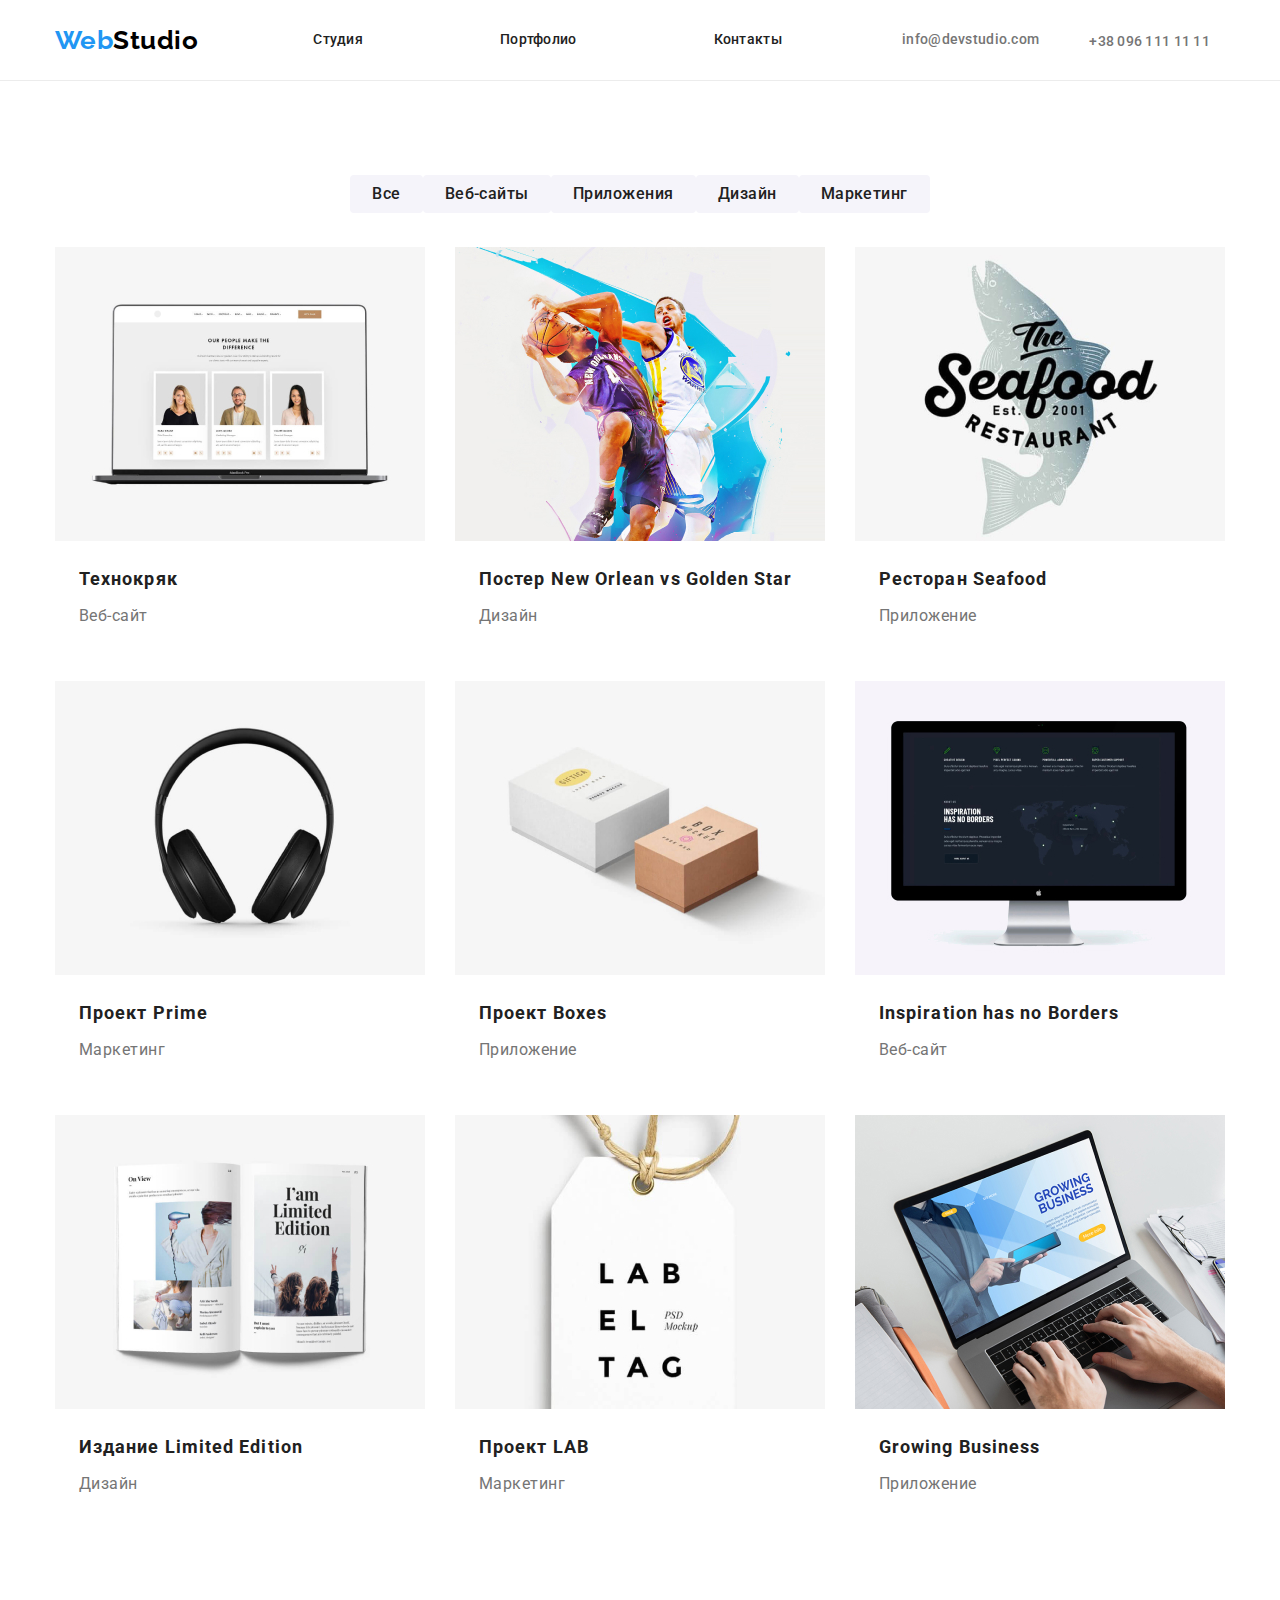
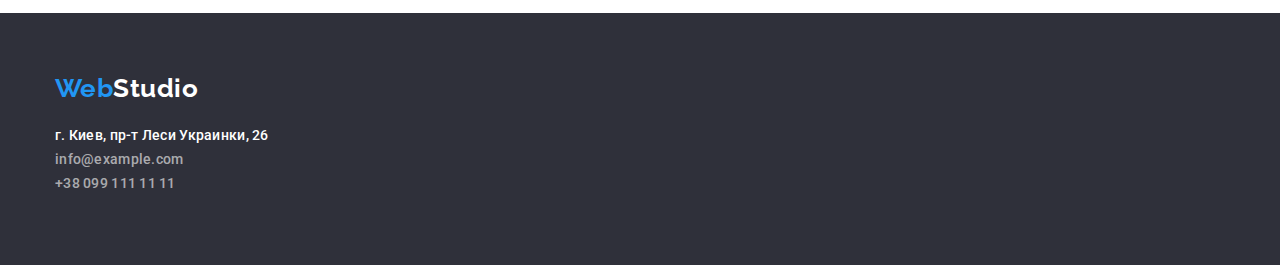
==== portfolio.html @ 0a7b00ea "Создание репозитория ДЗ_4" ====
<!DOCTYPE html>
<html lang="en">
<head>
    <meta charset="UTF-8">
    <meta name="viewport" content="width=device-width, initial-scale=1.0">
    <title>Portfolio</title>
    <link  rel = " stylesheet " href = " https://cdnjs.cloudflare.com/ajax/libs/modern-normalize/1.0.0/modern-normalize.css">
    <link href="https://fonts.googleapis.com/css2?family=Raleway:wght@700&family=Roboto:wght@400;500;700&display=swap" rel="stylesheet">
    <link rel="stylesheet" href="./css/styles.css">
</head>
<body>
     <!-- HEADER -->
     <header class="header">
        <div class="container container-header" >
            <nav class="naigation">
                <a class="logo" href="./index.html"><span class="accent">Web</span>Studio</a>
                <ul class="site-nav">
                  <li class="header-site-nav"><a href="./index.html">Студия</a></li>
                  <li class="header-site-nav"><a href="./portfolio.html">Портфолио</a></li>
                  <li class="header-site-nav"><a href="">Контакты</a></li>
                </ul>
            </nav>  
            <div class="container container-address">  <a class="email" href="mailto:info@devstudio.com">info@devstudio.com</a>
                <address><a class="address" href="тел:+380961111111">+38 096 111 11 11</a></address>
            </div>      
               
        </div>
    </header>
    <!-- OUR WORKS -->
    <div class="ourworks-button">
        <div class="container container-ourworks-button">
            <ul class="list">
                <li><button type="button" class="portfolio-btn">Все</button></li>
                <li><button type="button" class="portfolio-btn">Веб-сайты</button></li>
                <li><button type="button" class="portfolio-btn">Приложения</button></li>
                <li><button type="button" class="portfolio-btn">Дизайн</button></li>
                <li><button type="button" class="portfolio-btn">Маркетинг</button></li>
            </ul>
        </div>
        
    </div>
    <div class="container container-ourworks">
        <ul class="list">
            <li class="our-works-box">
                <a href=""><img src="./img.portfplio/img(1).jpg" alt="Технокряк" width="370" height="294"/>
                <div class="our-works-box-item">
                    <h2 class="our-works">Технокряк</h2>
                    <p class="our-work-item">Веб-сайт</p></a>
                </div>
            
            </li>
            <li class="our-works-box">
                <a href=""><img src="./img.portfplio/img(7).jpg" alt="Постер New Orlean vs Golden Star" width="370" height="294"/>
                <div class="our-works-box-item">
                    <h2 class="our-works">Постер New Orlean vs Golden Star</h2>
                    <p class="our-work-item">Дизайн</p></a>
                </div>
            </li>
            <li class="our-works-box">
                <a href=""><img src="./img.portfplio/img(8).jpg" alt="Ресторан Seafood">
                <div class="our-works-box-item">
                    <h2 class="our-works">Ресторан Seafood</h2>
                    <p class="our-work-item">Приложение</p></a>
                </div> 
            </li>
            <li class="our-works-box">
                <a href=""><img src="./img.portfplio/img(9).jpg" alt="Проект Prime" width="370" height="294"/>
                <div class="our-works-box-item"> 
                    <h2 class="our-works">Проект Prime</h2>
                    <p class="our-work-item">Маркетинг</p></a>
                </div>
            </li>
            <li class="our-works-box">
                <a href=""><img src="./img.portfplio/img(10).jpg" alt="Проект Boxes" width="370" height="294"/>
                <div class="our-works-box-item">
                    <h2 class="our-works">Проект Boxes</h2>
                    <p class="our-work-item">Приложение</p></a>
                </div>
            </li>
            <li class="our-works-box">
                <a href=""><img src="./img.portfplio/img(11).jpg" alt="Inspiration has no Borders" width="370" height="294"/>
                <div class="our-works-box-item">
                    <h2 class="our-works">Inspiration has no Borders</h2>
                    <p class="our-work-item">Веб-сайт</p></a>
                </div>
            </li>
            <li class="our-works-box">
                <a href=""><img src="./img.portfplio/img(12).jpg" alt="Издание Limited Edition" width="370" height="294"/>
                <div class="our-works-box-item">
                    <h2 class="our-works">Издание Limited Edition</h2>
                     <p class="our-work-item">Дизайн</p></a>
                    </div>
            </li>
            <li class="our-works-box">
                <a href=""><img src="./img.portfplio/img(13).jpg" alt="Проект LAB" width="370" height="294"/>
                <div class="our-works-box-item">
                    <h2 class="our-works">Проект LAB</h2>
                    <p class="our-work-item">Маркетинг</p></a>
                </div>
            </li>
            <li class="our-works-box">
                <a href=""><img src="./img.portfplio/img(14).jpg" alt="Growing Business" width="370" height="294"/>
                <div class="our-works-box-item">
                    <h2 class="our-works">Growing Business</h2>
                    <p class="our-work-item">Приложение</p></a>
                </div>
            </li>
        </ul>
    </div>
    
    <!-- FOOTER -->
    <footer class="footer">
        <div class="container container-footer">
             <a class="logo" href="./index.html"><span class="accent">Web</span>Studio</a>
            <address>
                <ul class="footer-site">
                    <li class="site-navigation">
                        <a  class="address" href="https://goo.gl/maps/" target="_blank">г. Киев, пр-т Леси Украинки, 26</a>
                    </li>
                    <li class="site-navigation">
                     <a class="email" href="mailto:info@example.com">info@example.com</a>
                    </li>
                    <li class="site-navigation">
                     <a class="telefon" href="tel:+380991111111">+38 099 111 11 11</a>
                    </li>
                </ul>
            </address>
        </div>
        
    </footer>
    
    
</body>
</html>
---- css/styles.css ----
:root {
    --main-font: Roboto, sans-serif;
    --secondary-font:Raleway, sans-serif;
  --accent-color: #2196f3;
  --black-logo: #000000;
  --title-text-color: #212121;
  --primary-text-color: #757575;
  --primary-white-color:  #FFFFFF;
  }
  html {
    box-sizing: border-box;
  }
  *,
  *::before,
  *::after {
    box-sizing: inherit;
  }
*{
    margin: 0;
    padding: 0;
}
a {
    text-decoration: none;
}

body {
    font-family: var(--main-font);
    letter-spacing: 0.03em;
    color: var(--primary-text-color);
    background-color: var(--primary-white-color);
    }
    .header {
      border-bottom: 1px solid #ececec;
    }
    .container {
      margin-left: auto;
      margin-right: auto;
      width: 1200px;
      padding-left: 15px;
      padding-right: 15px;
    }
    .container-header {
      width: 1600px;
      height: 80px;
    
      }
.logo {
        font-family: var(--secondary-font);
        font-weight: bold;
        font-size: 26px;
        line-height: 1.19;
        color:var(--black-logo);
        text-decoration: none;
     }
.accent {
        color:var(--accent-color);
      }

  .site-nav:not(:last-child) {
    margin-right: 50px;    
  }
  .header-site-link {
    display: flex;
  }
  .site-nav {
    display: flex;  
  }
.site-navigation a {
  font-weight: 500;
  font-size: 14px;
  line-height: 1.14;
  letter-spacing: 0.02em;
  color:var(--title-text-color);
  list-style: none;
  display: flex;
  font-style: normal;
}
.footer-site .site-navigation .address,
.footer-site .site-navigation .email,
.footer-site .site-navigation .telefon {
  line-height: 1.71;
}

.site-navigation a:hover,
.site-navigation a:focus  {
  color:var(--accent-color);
}

.site-nav a {
        font-weight: 500;
        font-size: 14px;
        line-height: 1.14;
        letter-spacing: 0.02em;
        color:var(--title-text-color);
        list-style: none;
        margin-left: 93px;
        display: flex;
        
      }
.header-site-nav {
    padding-top: 6px;
    padding-bottom: 6px;
    padding-right: 22px;
    padding-left: 22px;
}
.site-nav a:hover,
.site-nav a:focus
{
    color:var(--accent-color);
}
    .list { list-style: none;}
    .link {text-decoration: none;}
    li {
        list-style-type: none; 
      }
      a {
        text-decoration: none; 
      }
      .list {
        display: flex;
        flex-wrap: wrap;
        justify-content: space-between;
        }
.email  {
    font-weight: 500;
    font-size: 14px;
    line-height: 1.14;
    letter-spacing: 0.02em;
    color:var(--primary-text-color);
    margin-right: 50px;
    margin-left: auto;
}
.email:hover,
.email:focus,
.address:hover,
.address:focus
{color:var(--accent-color);
}
.address {
    font-weight: 500;
    font-size: 14px;
    line-height: 1.14;
    letter-spacing: 0.02em;
    font-style: normal;
    list-style: none;
    color:var(--primary-text-color);
    
  }
  .container-address {
    display: flex;
    margin-left: auto;
    margin-top: 32px;
    
  }
.hero {
    background:#2f303a;
}  
.container-hero {
  max-width: 1600px;
  height: 600px;
  left: 0px;
  top: 80px;
} 
button{
         font-family: inherit;
         margin-left: auto;
         margin-right: auto;
     }
.adress {
    font-style: normal;
}
.list-servises {
  display: flex; 
}
.servises-list {
    font-weight: bold;
    font-size: 14px;
    line-height: 1.14;
    letter-spacing: 0.03em;
    text-transform: uppercase;
    color:var(--title-text-color);
    margin-top: 0px;
    margin-bottom: 10px;
}
.servises-list-item {
    font-weight: normal;
    font-size: 14px;
    line-height: 1.71;
    letter-spacing: 0.03em;
    margin-top: 0px;
}
.servises-list-item:not(:last-child) {
  margin-right: 30px;    
}
.content {
    font-weight: bold;
    font-size: 36px;
    line-height: 1.67;
    text-align: center;
    letter-spacing: 0.03em;
    color:var(--title-text-color);
}
.list-work {
  padding-bottom: 94px;
  padding-top: 50px;
}
.list-work:not(:last-child) {
  margin-right: 30px;
}
.list .list-workers {
  border-radius: 0px 0px 4px 4px;
  background: #FFFFFF;
}
.workers {
  background: #f5f4fa;
}
.container-workers {
  padding-bottom: 94px;
}
.container .content {
 padding-top: 94px;
 padding-bottom: 50px;
}
.name-workers {
    font-weight: 500;
    font-size: 16px;
    line-height: 1.19;
    text-align: center;
    letter-spacing: 0.03em;
    color:var(--title-text-color);
    text-align: center;
    margin-bottom: 10px;
    margin-top: 30px;
}

.worker {
    font-weight: normal;
    font-size: 16px;
    line-height: 1.19;
    letter-spacing: 0.03em;
    margin-bottom: 0px;
    margin-top: 0px;
    text-align: center;
    padding-bottom: 30px;
  
}

.portfolio-btn{
    font-weight: 500;
    font-size: 16px;
    line-height: 1.62;
    letter-spacing: 0.03em;
    color:var(--title-text-color);
    background-color: #f5f4fa;
    text-align: center;
    border-radius: 4px;
    padding: 6px 22px;
    border-style: none;
    text-transform: none;
    box-sizing: border-box;
}
.container-ourworks-button {
  padding-top: 94px;
  padding-bottom: 34px;
  display: flex;
  justify-content: center;
  align-items: center;
  flex-wrap: wrap;
}
 .portfolio-btn:not(:last-child) {
  margin-right: 8px;    
}
    
.portfolio-btn:hover,
.portfolio-btn:focus{
	background:var(--accent-color);
	color:var(--primary-white-color);
	
}
.our-works {
    font-weight: bold;
    font-size: 18px;
    line-height: 2;
    letter-spacing: 0.06em;
    color:var(--title-text-color);
    margin-bottom: 4px;
    padding-top: 20px;
    padding-left: 24px;
    padding-right: 24px;
}

.our-work-item {
    font-weight: normal;
    font-size: 16px;
    line-height: 1.88;
    letter-spacing: 0.03em;
    color:var(--primary-text-color);
    padding-left: 24px;
    padding-right: 24px;
    padding-bottom: 20px;
}
.title{
    font-weight: 900;
    font-size: 44px;
    line-height: 1.5;
    text-align: center;
    letter-spacing: 0.06em;
    text-transform: uppercase;
    color:var(--primary-white-color);
    text-transform: uppercase;
    background-color: #2f303a;
    margin-top: 0px;
    margin-bottom: 30px;
    padding-top: 200px;
}
.title-button{
    font-weight: bold;
    font-size: 16px;
    line-height: 1.88;
    align-items: center;
    text-align: center;
    letter-spacing: 0.06em;
    color:var(--primary-white-color);
    background:var(--accent-color); 
    width: 200px;
    height: 50px;
    display: block;
    justify-content: center;
   
  
    
}
.footer {
    background: #2F303A;
}
.footer .address,
.footer .email {
    color: var(--primary-white-color);
    font-style: normal;
    line-height: 1.71;
}
.container-footer {
  height: 252px;
  margin-left: auto;
  margin-right: auto;
  width: 1200px;
  padding-bottom: 60px;
  padding-top: 60px;
  padding-left: 15px;
  padding-right: 15px;
}
.our-works-box {
    display: block;
}
.footer .logo {
    color:var(--primary-white-color);
    display: flex;
    padding-bottom: 20px;
}

img {
    display: block;
  }
  .container-header {
    margin-left: auto;
    margin-right: auto;
    width: 1200px;
    padding-left: 15px;
    padding-right: 15px;
    display: flex;
    justify-content:flex-start;

  }
  .naigation {
    display: flex;
    align-items: center;
    justify-content: center;
    
  }
    .container-servises {
    margin-left: auto;
    margin-right: auto;
    width: 1200px;
    padding-top: 94px;
    padding-bottom: 94px;
    padding-left: 15px;
    padding-right: 15px;
   }
  .servises {
    width: 270px;
    margin-right: 30px;
  }
  .footer-site {
    display: block;
  }
  .site-navigation .email,
  .site-navigation .telefon {
    color: rgba(255, 255, 255, 0.6);
  }
  
  .our-works-box {
    width 370px;
    background: #ffffff;
  }
  .our-works-box:hover {
    box-shadow: 0px 1px 1px rgba(0, 0, 0, 0.12), 0px 4px 4px rgba(0, 0, 0, 0.06), 1px 4px 6px rgba(0, 0, 0, 0.16);
  }
  .container-ourworks .our-works-box {
    margin-right: 30px;
    margin-bottom: 30px;
  }
  .our-works-box > our-works-box-item {
    width: 322px;
    height: 70px;
    padding: 20px 24px;
    
  }
  .container-ourworks .list > li:nth-child(3n) {
    margin-right: 0px;
  }
  .container-ourworks .list > li:nth-last-child(-n + 3) {
    margin-bottom: 0px;
  }
  .container-ourworks {
    margin-bottom: 94px;
  }
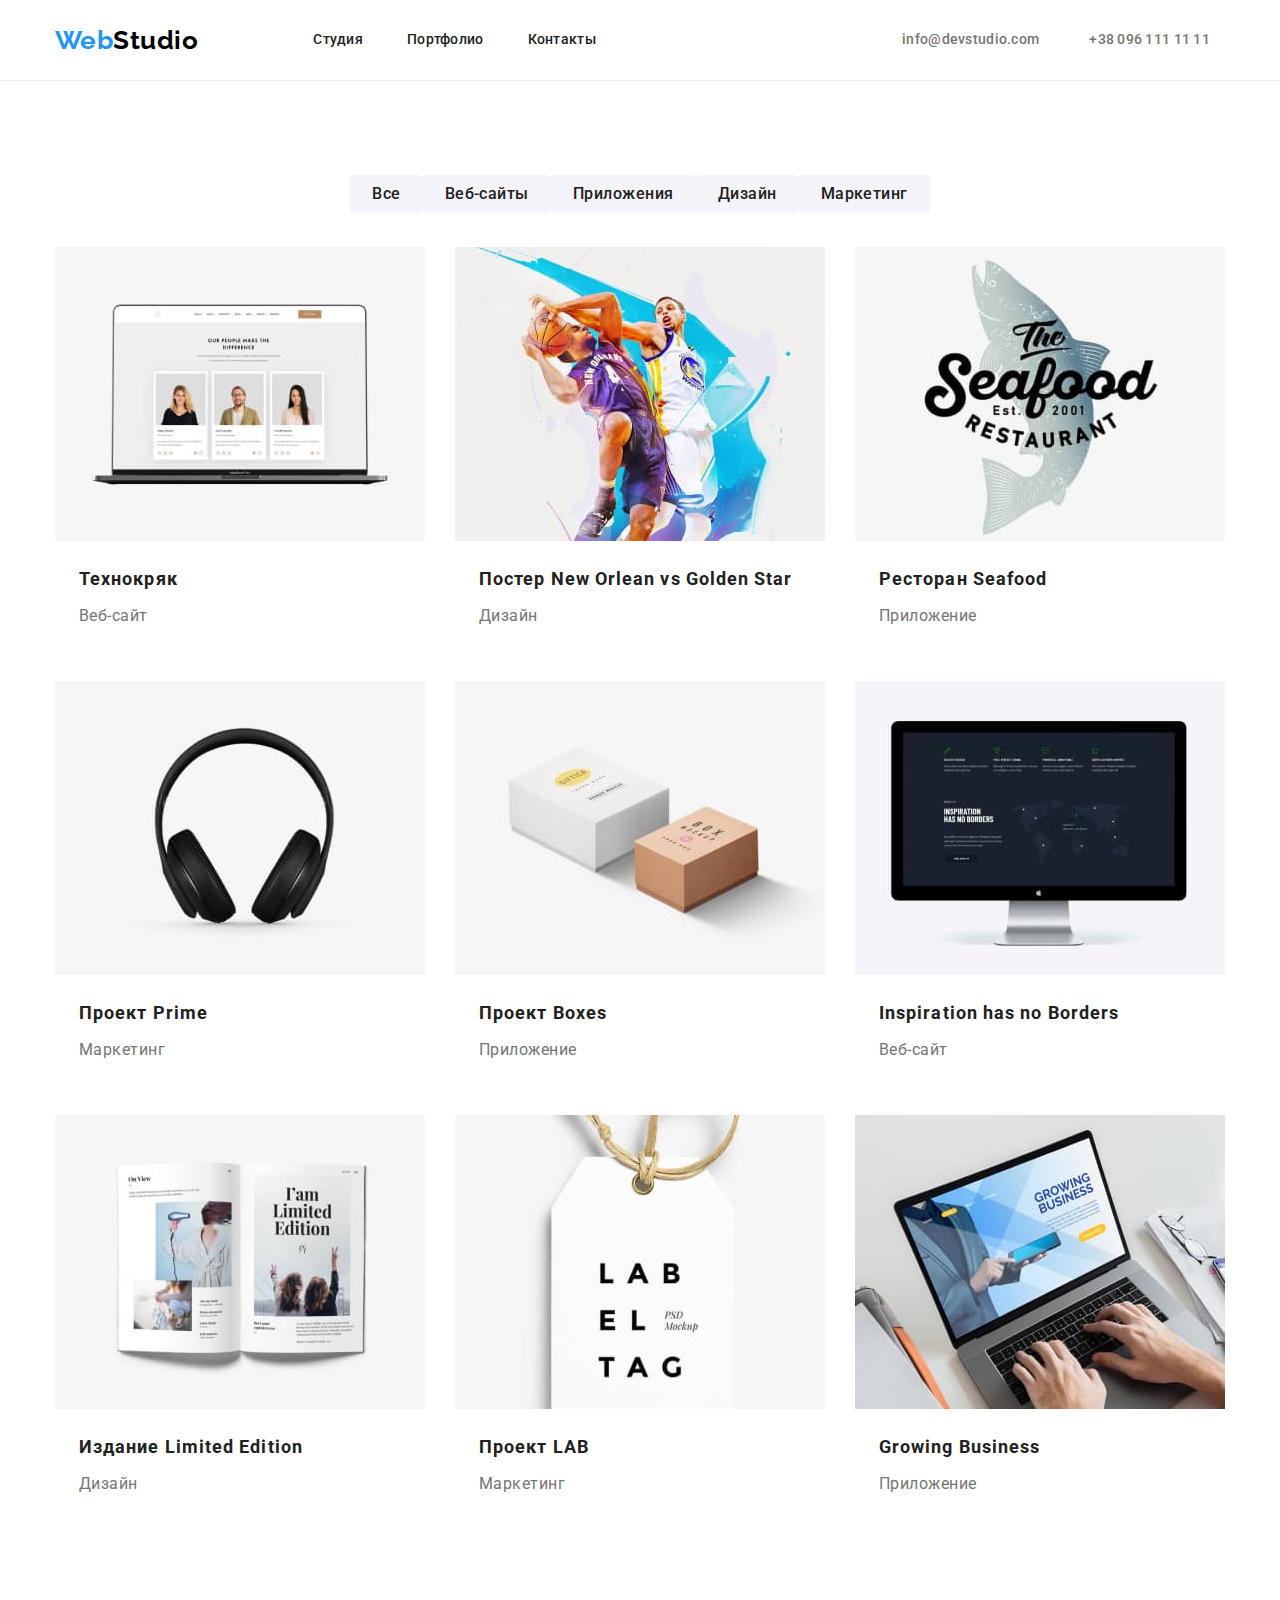
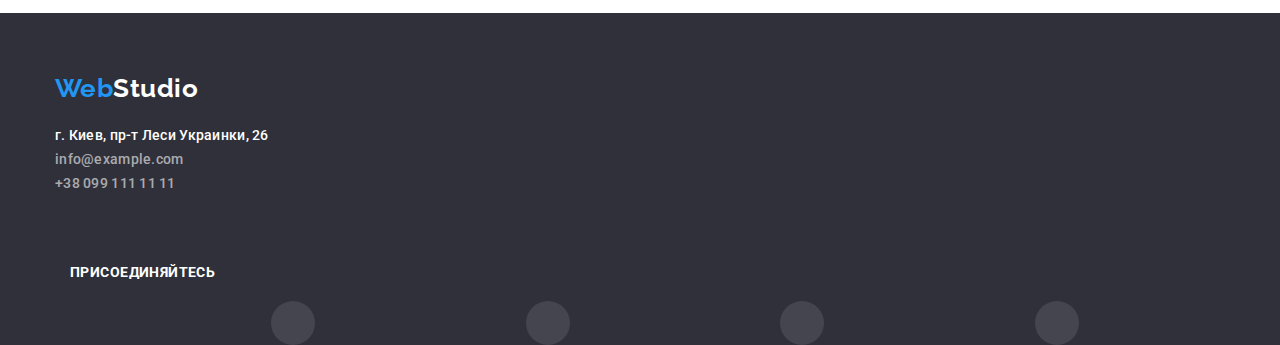
==== commit 951c83b3: "футер закончила" ====
--- a/portfolio.html
+++ b/portfolio.html
@@ -111,20 +111,40 @@
     <!-- FOOTER -->
     <footer class="footer">
         <div class="container container-footer">
-             <a class="logo" href="./index.html"><span class="accent">Web</span>Studio</a>
-            <address>
-                <ul class="footer-site">
-                    <li class="site-navigation">
-                        <a  class="address" href="https://goo.gl/maps/" target="_blank">г. Киев, пр-т Леси Украинки, 26</a>
-                    </li>
-                    <li class="site-navigation">
-                     <a class="email" href="mailto:info@example.com">info@example.com</a>
-                    </li>
-                    <li class="site-navigation">
-                     <a class="telefon" href="tel:+380991111111">+38 099 111 11 11</a>
-                    </li>
-                </ul>
-            </address>
+            <div class="left-footer"> 
+                 <a class="logo" href="./index.html"><span class="accent">Web</span>Studio</a>
+                <address>
+                    <ul class="footer-site">
+                        <li class="site-navigation">
+                            <a  class="address" href="https://goo.gl/maps/" target="_blank">г. Киев, пр-т Леси Украинки, 26</a>
+                        </li>
+                        <li class="site-navigation">
+                            <a class="email" href="mailto:info@example.com">info@example.com</a>
+                        </li>
+                        <li class="site-navigation">
+                            <a class="telefon" href="tel:+380991111111">+38 099 111 11 11</a>
+                        </li>
+                    </ul>
+                </address>
+            </div>
+        </div>
+        <div class="right-footer">
+            <h2>присоединяйтесь</h2>
+            <ul class="social-list-footer">
+                <li class="li-link"><a class="social-list-link-footer" href="#"><svg class="social-svg" width="20px" height="20px">
+                 <use href="./images/sprite.svg#instagram"></use>
+                </svg></a></li>
+                <li class="li-link"><a class="social-list-link-footer" href="#"><svg class="social-svg" width="20px" height="20px">
+                    <use href="./images/sprite.svg#twitter"></use>
+                </svg></a></li>
+                <li class="li-link"><a class="social-list-link-footer" href="#"><svg class="social-svg" width="20px" height="20px">
+                    <use href="./images/sprite.svg#facebook"></use>
+                </svg></a></li>
+                <li class="li-link"><a class="social-list-link-footer" href="#"><svg class="social-svg" width="20px" height="20px">
+                    <use href="./images/sprite.svg#linkedin"></use>
+                </svg></a></li>
+            </ul>
+
         </div>
         
     </footer>
--- a/css/styles.css
+++ b/css/styles.css
@@ -59,11 +59,14 @@
   .site-nav:not(:last-child) {
     margin-right: 50px;    
   }
+  
   .header-site-link {
     display: flex;
   }
-  .site-nav {
-    display: flex;  
+   .site-nav {
+    display: flex;
+    margin-left: 93px;
+    
   }
 .site-navigation a {
   font-weight: 500;
@@ -93,7 +96,6 @@
         letter-spacing: 0.02em;
         color:var(--title-text-color);
         list-style: none;
-        margin-left: 93px;
         display: flex;
         
       }
@@ -102,6 +104,7 @@
     padding-bottom: 6px;
     padding-right: 22px;
     padding-left: 22px;
+    
 }
 .site-nav a:hover,
 .site-nav a:focus
@@ -129,6 +132,7 @@
     color:var(--primary-text-color);
     margin-right: 50px;
     margin-left: auto;
+    
 }
 .email:hover,
 .email:focus,
@@ -144,6 +148,8 @@
     font-style: normal;
     list-style: none;
     color:var(--primary-text-color);
+    display: flex;
+    align-items: center;
     
   }
   .container-address {
@@ -152,8 +158,17 @@
     margin-top: 32px;
     
   }
+  .konvert-smartfone-svg {
+    margin-right: 10px;
+    fill: currentcolor;
+    align-items: center;
+  }
 .hero {
-    background:#2f303a;
+    background-color: rgba(47, 48, 58, 0.4) ;
+    background-image:linear-gradient(rgba(47, 48, 58, 0.4), rgba(47, 48, 58, 0.4)), url(../img/Herrofoto.jpg);
+    background-repeat: no-repeat;
+    background-size: cover;
+    
 }  
 .container-hero {
   max-width: 1600px;
@@ -172,6 +187,32 @@
 .list-servises {
   display: flex; 
 }
+.servises::before {
+  content: "";
+  display: block;
+  height: 120px;
+  background-repeat: no-repeat;
+  background-position: center;
+  background-color: #F5F4FA;
+  border-radius: 4px;
+  margin-bottom: 30px;
+}
+.servises:nth-child(1)::before {
+  background-image: url(../img/antenna.svg);
+}
+
+.servises:nth-child(2)::before {
+  background-image: url(../img/clock.svg);
+}
+
+.servises:nth-child(3)::before {
+  background-image: url(../img/diagram.svg);
+}
+
+.servises:nth-child(4)::before {
+  background-image: url(../img/astronaut.svg);
+}
+
 .servises-list {
     font-weight: bold;
     font-size: 14px;
@@ -208,8 +249,11 @@
   margin-right: 30px;
 }
 .list .list-workers {
+  background: #FFFFFF;
+  box-shadow: 0px 1px 3px rgba(0, 0, 0, 0.12), 0px 1px 1px rgba(0, 0, 0, 0.14),
+    0px 2px 1px rgba(0, 0, 0, 0.2);
   border-radius: 0px 0px 4px 4px;
-  background: #FFFFFF;
+  padding-bottom: 30px;
 }
 .workers {
   background: #f5f4fa;
@@ -242,8 +286,75 @@
     margin-top: 0px;
     text-align: center;
     padding-bottom: 30px;
-  
-}
+}
+.social-list-link{
+  display: flex;
+  border-radius: 50%;
+  width: 44px;
+  height: 44px;
+  fill: #AFB1B8;
+  justify-content: center;
+  align-items: center;
+}
+.social-list {
+  display: flex; 
+  justify-content: space-evenly;
+  padding: 0;
+  margin: 0;
+}
+.social-list-link:hover,
+.social-list-link:focus {
+  background-color:var(--accent-color)
+}
+.social-list-link .social-svg:hover ,
+.social-list-link .social-svg :focus {
+  fill: var(--primary-white-color);
+}
+.clients-title {
+  font-weight: bold;
+  font-size: 36px;
+  line-height: 1.16;
+  letter-spacing: 0.03em;
+  color: var(--title-text-color);
+  text-align: center;
+  margin: 0px;
+  padding: 0px;
+  margin-bottom: 50px;
+}
+.clients-list {
+  display: flex;
+  justify-content: space-between;
+  margin: 0px;
+  padding: 0px;
+}
+.clients-item {
+  Width: 170px;
+  Height: 90px;    
+}
+.clients-section {
+  padding-bottom: 106px;
+  padding-top: 94px ;
+}
+.clients-icon {
+  fill: currentcolor;
+}
+.clients-link {
+  display: flex;
+  justify-content: center;
+  align-items: center;
+  Width: 170px;
+  Height: 90px;
+  color: #AFB1B8;
+  border: 1px solid #AFB1B8;
+  border-radius: 4px;
+}
+.clients-link:hover,
+.clients-link:focus {
+  border: 1px solid var(--accent-color) ;
+  box-sizing: border-box; 
+  color: var(--accent-color);
+}
+
 
 .portfolio-btn{
     font-weight: 500;
@@ -265,7 +376,7 @@
   display: flex;
   justify-content: center;
   align-items: center;
-  flex-wrap: wrap;
+  c
 }
  .portfolio-btn:not(:last-child) {
   margin-right: 8px;    
@@ -308,7 +419,7 @@
     text-transform: uppercase;
     color:var(--primary-white-color);
     text-transform: uppercase;
-    background-color: #2f303a;
+   
     margin-top: 0px;
     margin-bottom: 30px;
     padding-top: 200px;
@@ -326,12 +437,13 @@
     height: 50px;
     display: block;
     justify-content: center;
-   
-  
+    border-radius: 4px;
+    border: none;
     
 }
 .footer {
     background: #2F303A;
+  
 }
 .footer .address,
 .footer .email {
@@ -348,6 +460,7 @@
   padding-top: 60px;
   padding-left: 15px;
   padding-right: 15px;
+  display: flex;
 }
 .our-works-box {
     display: block;
@@ -356,6 +469,47 @@
     color:var(--primary-white-color);
     display: flex;
     padding-bottom: 20px;
+}
+.right-footer h2 {
+  font-weight: bold;
+  font-size: 14px;
+  line-height: 1.14;
+  letter-spacing: 0.03em;
+  text-transform: uppercase;
+  color: var(--primary-white-color);
+  margin-bottom: 20px;
+}
+.right-footer {
+  pading-top: 72px;
+  margin-left: 70px;
+}
+.social-list-footer {
+
+  display: flex;
+  justify-content: space-evenly;
+  padding: 0;
+  margin: 0;
+}
+.social-list-link-footer {
+  display: flex;
+  justify-content: center;
+  align-items: center;
+  width: 44px;
+  height: 44px;
+  border-radius: 50%;
+  background-color: rgba(255, 255, 255, 0.1);;
+  fill: var(--primary-white-color);
+}
+.li-link:not(:last-child) {
+  margin-right: 10px;
+}
+.social-list-link-footer:hover {
+  background-color: var(--accent-color);
+ 
+}
+.social-list-link-footer:hover .social-svg {
+  fill: var(--primary-white-color);
+
 }
 
 img {
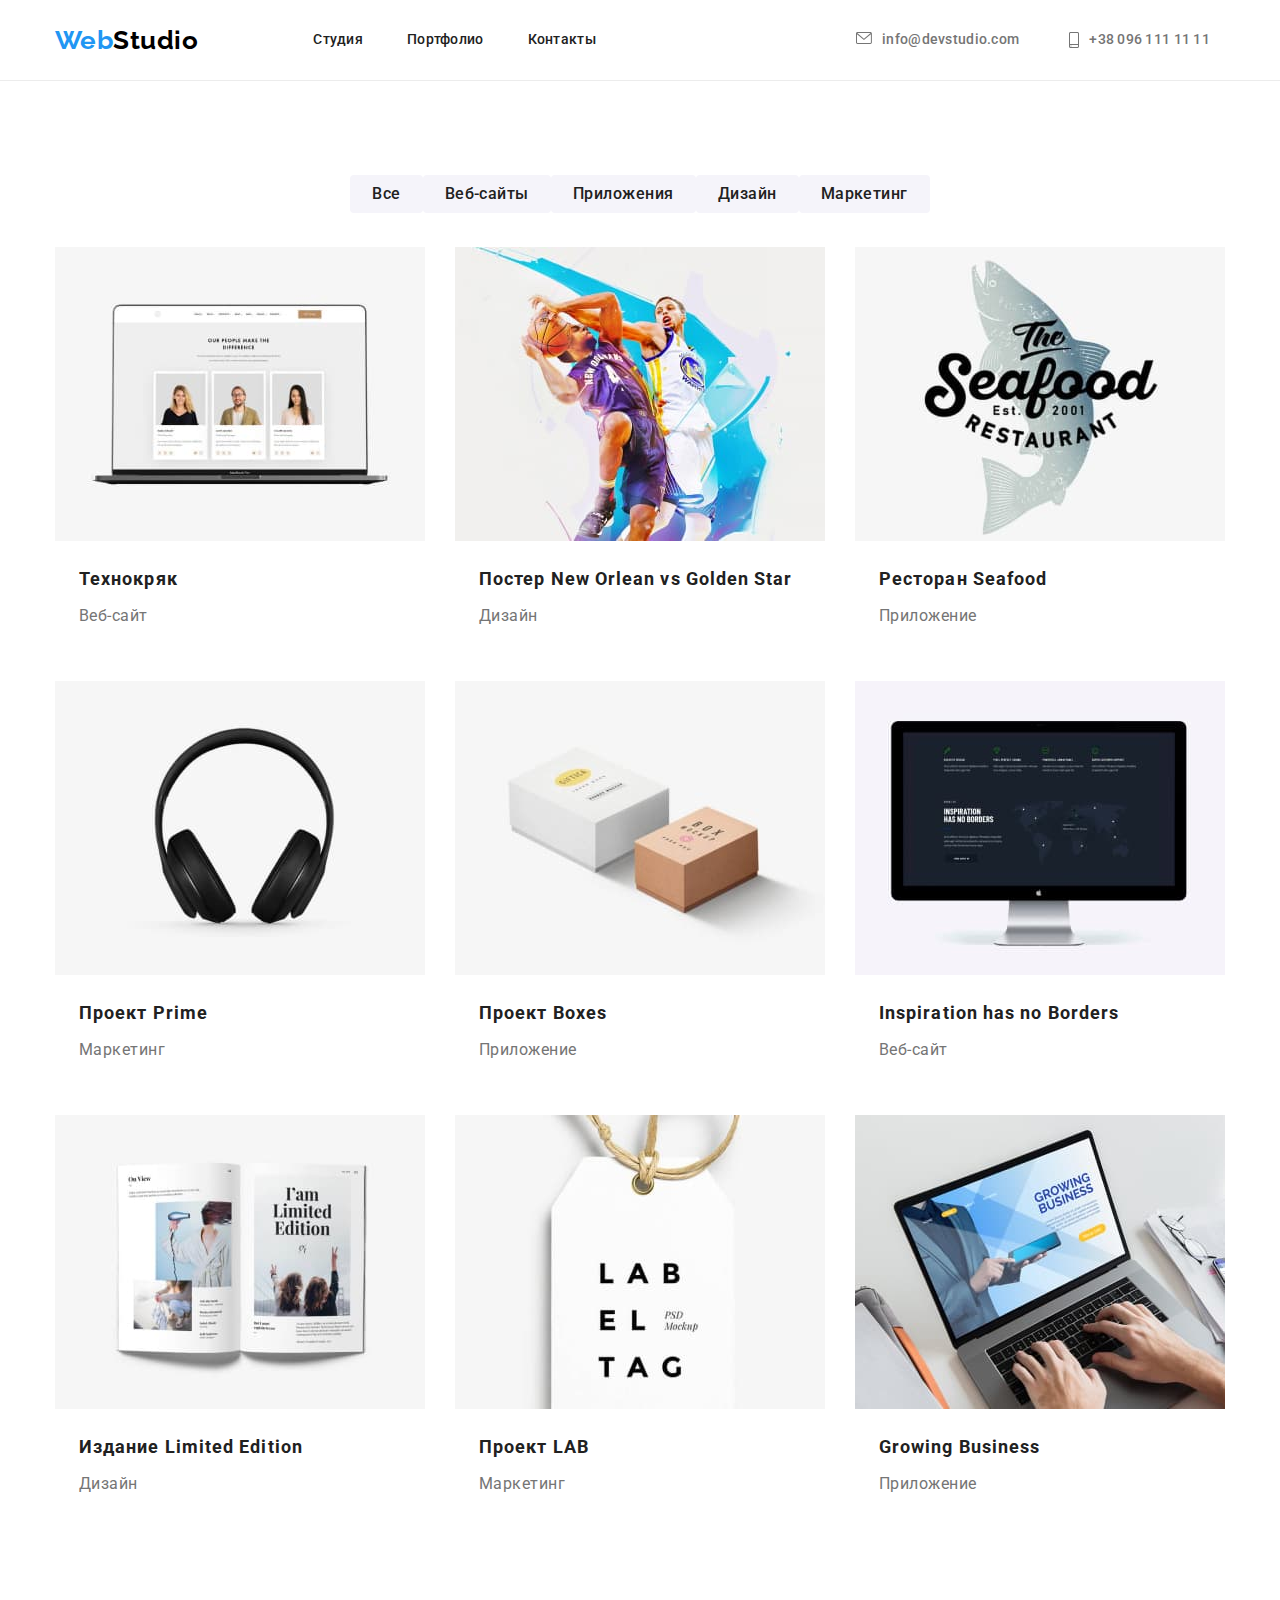
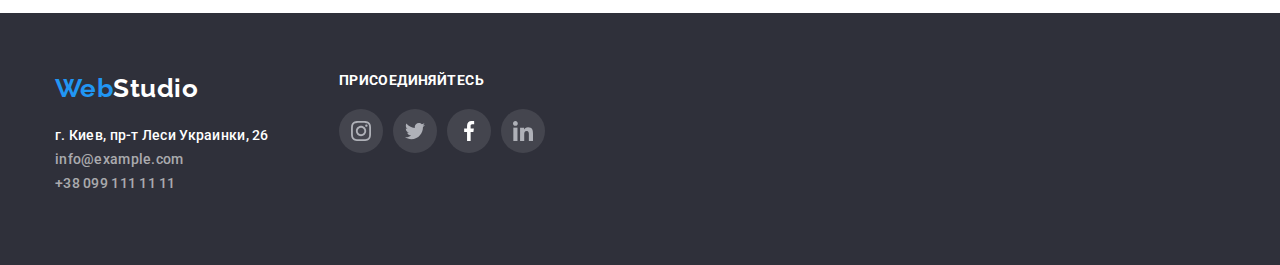
==== commit cdddf3a8: "что с цветом - загадка :)" ====
--- a/portfolio.html
+++ b/portfolio.html
@@ -20,8 +20,19 @@
                   <li class="header-site-nav"><a href="">Контакты</a></li>
                 </ul>
             </nav>  
-            <div class="container container-address">  <a class="email" href="mailto:info@devstudio.com">info@devstudio.com</a>
-                <address><a class="address" href="тел:+380961111111">+38 096 111 11 11</a></address>
+            <div class="container container-address">
+                <a class="email" href="mailto:info@devstudio.com">
+                    <svg class="konvert-smartfone-svg" width="16px" height="12px">
+                        <use href="./img/sprite.svg#icon-envelope">
+                        </use>
+                    </svg>info@devstudio.com
+                </a>
+                <address><a class="address" href="тел:+380961111111">
+                            <svg class="konvert-smartfone-svg" width="10px" height="16px">
+                            <use href="./img/sprite.svg#icon-smartphone"></use>
+                            </svg>+38 096 111 11 11 
+                        </a>
+                </address>
             </div>      
                
         </div>
@@ -111,44 +122,42 @@
     <!-- FOOTER -->
     <footer class="footer">
         <div class="container container-footer">
-            <div class="left-footer"> 
-                 <a class="logo" href="./index.html"><span class="accent">Web</span>Studio</a>
-                <address>
-                    <ul class="footer-site">
-                        <li class="site-navigation">
-                            <a  class="address" href="https://goo.gl/maps/" target="_blank">г. Киев, пр-т Леси Украинки, 26</a>
-                        </li>
-                        <li class="site-navigation">
-                            <a class="email" href="mailto:info@example.com">info@example.com</a>
-                        </li>
-                        <li class="site-navigation">
-                            <a class="telefon" href="tel:+380991111111">+38 099 111 11 11</a>
-                        </li>
-                    </ul>
-                </address>
-            </div>
-        </div>
+          <div class="left-footer">
+             <a class="logo" href="./index.html"><span class="accent">Web</span>Studio</a>
+              <address>
+                <ul class="footer-site">
+                    <li class="site-navigation">
+                        <a  class="address" href="https://goo.gl/maps/" target="_blank">г. Киев, пр-т Леси Украинки, 26</a>
+                    </li>
+                    <li class="site-navigation">
+                      <a class="email" href="mailto:info@example.com">info@example.com</a>
+                    </li>
+                    <li class="site-navigation">
+                      <a class="telefon" href="tel:+380991111111">+38 099 111 11 11</a>
+                    </li>
+                </ul>
+              </address>  
+          </div>
         <div class="right-footer">
-            <h2>присоединяйтесь</h2>
-            <ul class="social-list-footer">
-                <li class="li-link"><a class="social-list-link-footer" href="#"><svg class="social-svg" width="20px" height="20px">
-                 <use href="./images/sprite.svg#instagram"></use>
-                </svg></a></li>
-                <li class="li-link"><a class="social-list-link-footer" href="#"><svg class="social-svg" width="20px" height="20px">
-                    <use href="./images/sprite.svg#twitter"></use>
-                </svg></a></li>
-                <li class="li-link"><a class="social-list-link-footer" href="#"><svg class="social-svg" width="20px" height="20px">
-                    <use href="./images/sprite.svg#facebook"></use>
-                </svg></a></li>
-                <li class="li-link"><a class="social-list-link-footer" href="#"><svg class="social-svg" width="20px" height="20px">
-                    <use href="./images/sprite.svg#linkedin"></use>
-                </svg></a></li>
-            </ul>
+          <h2>присоединяйтесь</h2>
+          <ul class="social-list-footer">
+              <li class="li-link"><a class="social-list-link-footer" href="#"><svg class="social-svg" width="20px" height="20px">
+               <use href="./img/sprite.svg#icon-instagram"></use>
+              </svg></a></li>
+              <li class="li-link"><a class="social-list-link-footer" href="#"><svg class="social-svg" width="20px" height="20px">
+                  <use href="./img/sprite.svg#icon-twitter"></use>
+              </svg></a></li>
+              <li class="li-link"><a class="social-list-link-footer" href="#"><svg class="social-svg" width="20px" height="20px">
+                  <use href="./img/sprite.svg#icon-facebook"></use>
+              </svg></a></li>
+              <li class="li-link"><a class="social-list-link-footer" href="#"><svg class="social-svg" width="20px" height="20px">
+                  <use href="./img/sprite.svg#icon-linkedin"></use>
+              </svg></a></li>
+          </ul>
 
-        </div>
+      </div>
         
     </footer>
     
-    
 </body>
 </html>